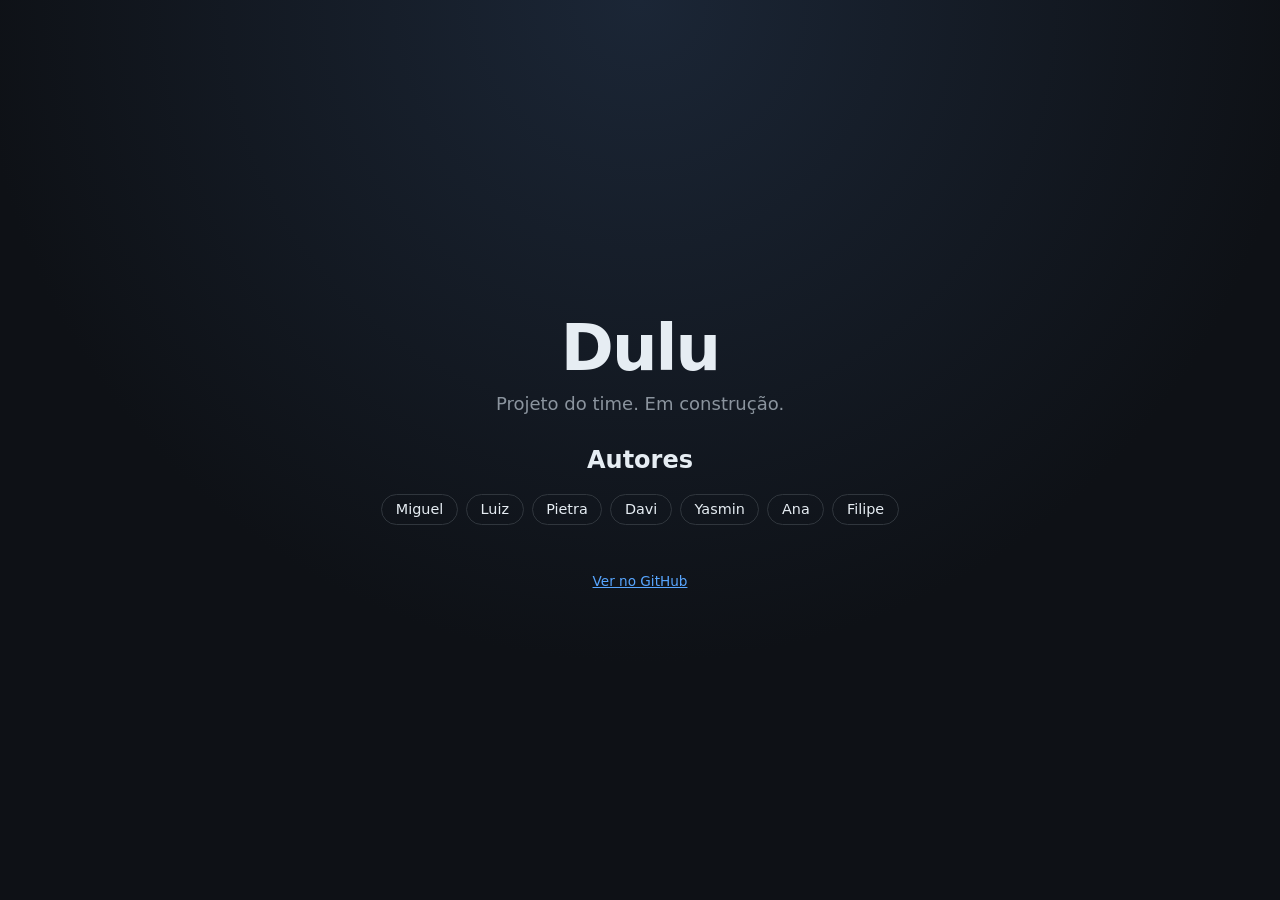
==== index.html @ 1a5dcf0c "Initial commit: site, README com autores e AGENTS.md" ====
<!DOCTYPE html>
<html lang="pt-BR">
<head>
  <meta charset="UTF-8" />
  <meta name="viewport" content="width=device-width, initial-scale=1.0" />
  <title>Dulu</title>
  <style>
    :root {
      color-scheme: light dark;
      --bg: #0e1116;
      --fg: #e6edf3;
      --muted: #8b949e;
      --accent: #58a6ff;
    }
    * { box-sizing: border-box; }
    body {
      margin: 0;
      min-height: 100vh;
      display: grid;
      place-items: center;
      padding: 2rem;
      background: radial-gradient(circle at 50% 0%, #1b2636 0%, var(--bg) 60%);
      color: var(--fg);
      font-family: system-ui, -apple-system, "Segoe UI", Roboto, sans-serif;
    }
    main {
      max-width: 640px;
      text-align: center;
    }
    h1 {
      margin: 0 0 .5rem;
      font-size: clamp(2.5rem, 8vw, 4rem);
      letter-spacing: -.03em;
    }
    p.lead {
      margin: 0 0 2rem;
      color: var(--muted);
      font-size: 1.125rem;
    }
    ul {
      margin: 0;
      padding: 0;
      list-style: none;
      display: flex;
      flex-wrap: wrap;
      gap: .5rem;
      justify-content: center;
    }
    li {
      padding: .4rem .85rem;
      border: 1px solid #30363d;
      border-radius: 999px;
      font-size: .9rem;
    }
    a { color: var(--accent); }
    footer {
      margin-top: 3rem;
      font-size: .85rem;
      color: var(--muted);
    }
  </style>
</head>
<body>
  <main>
    <h1>Dulu</h1>
    <p class="lead">Projeto do time. Em construção.</p>
    <h2>Autores</h2>
    <ul>
      <li>Miguel</li>
      <li>Luiz</li>
      <li>Pietra</li>
      <li>Davi</li>
      <li>Yasmin</li>
      <li>Ana</li>
      <li>Filipe</li>
    </ul>
    <footer>
      <a href="https://github.com/larandreluizinfo/dulu">Ver no GitHub</a>
    </footer>
  </main>
</body>
</html>
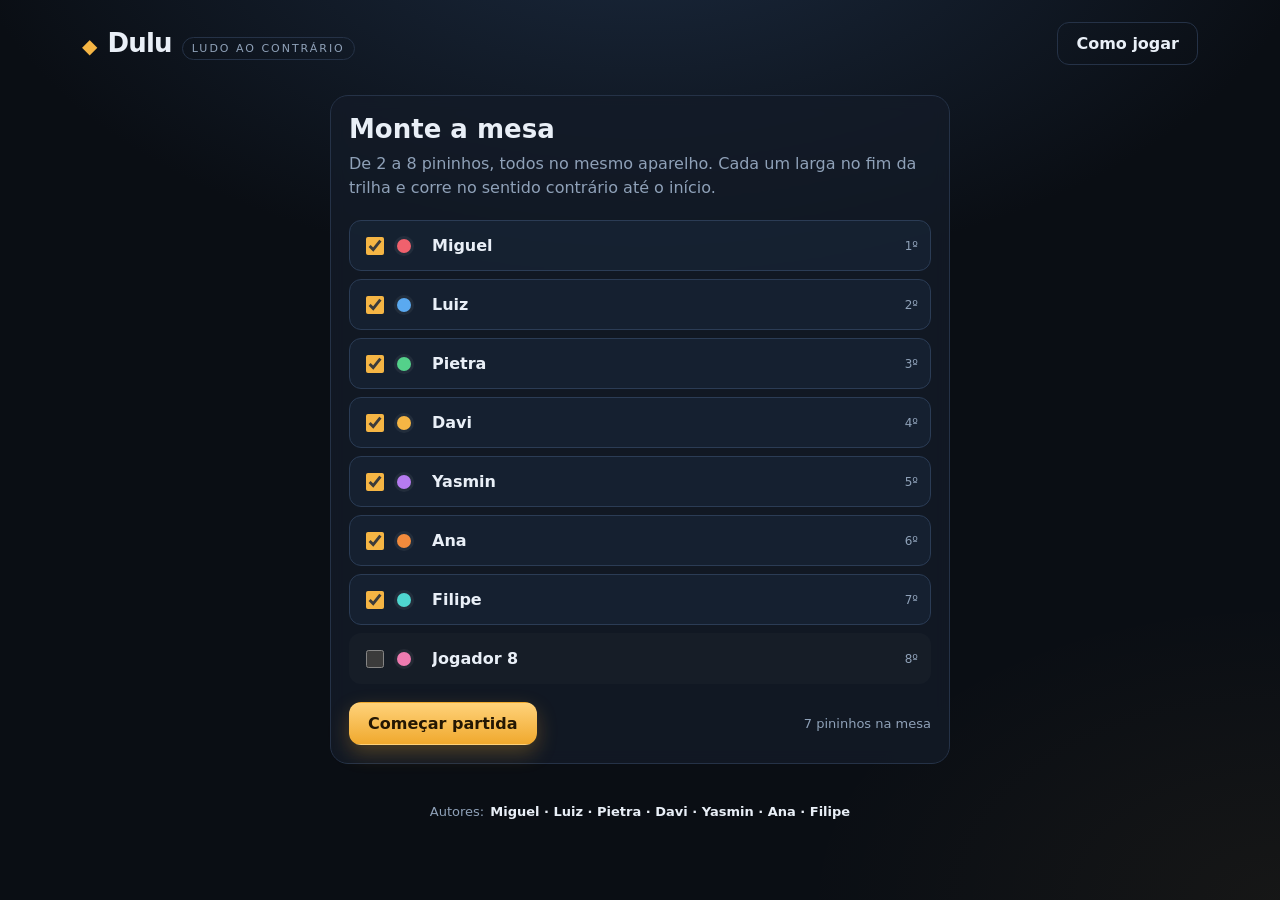
==== commit 1d35e635: "Dulu: jogo de ludo ao contrario com charadas, ate 8 jogadores" ====
--- a/index.html
+++ b/index.html
@@ -3,80 +3,124 @@
 <head>
   <meta charset="UTF-8" />
   <meta name="viewport" content="width=device-width, initial-scale=1.0" />
-  <title>Dulu</title>
-  <style>
-    :root {
-      color-scheme: light dark;
-      --bg: #0e1116;
-      --fg: #e6edf3;
-      --muted: #8b949e;
-      --accent: #58a6ff;
-    }
-    * { box-sizing: border-box; }
-    body {
-      margin: 0;
-      min-height: 100vh;
-      display: grid;
-      place-items: center;
-      padding: 2rem;
-      background: radial-gradient(circle at 50% 0%, #1b2636 0%, var(--bg) 60%);
-      color: var(--fg);
-      font-family: system-ui, -apple-system, "Segoe UI", Roboto, sans-serif;
-    }
-    main {
-      max-width: 640px;
-      text-align: center;
-    }
-    h1 {
-      margin: 0 0 .5rem;
-      font-size: clamp(2.5rem, 8vw, 4rem);
-      letter-spacing: -.03em;
-    }
-    p.lead {
-      margin: 0 0 2rem;
-      color: var(--muted);
-      font-size: 1.125rem;
-    }
-    ul {
-      margin: 0;
-      padding: 0;
-      list-style: none;
-      display: flex;
-      flex-wrap: wrap;
-      gap: .5rem;
-      justify-content: center;
-    }
-    li {
-      padding: .4rem .85rem;
-      border: 1px solid #30363d;
-      border-radius: 999px;
-      font-size: .9rem;
-    }
-    a { color: var(--accent); }
-    footer {
-      margin-top: 3rem;
-      font-size: .85rem;
-      color: var(--muted);
-    }
-  </style>
+  <title>Dulu — ludo ao contrário</title>
+  <meta name="description" content="Dulu é um ludo ao contrário para até 8 jogadores: os pininhos voltam para o início e, ao se cruzarem, disputam charadas." />
+  <meta name="theme-color" content="#0a0e14" />
+  <link rel="icon" href="data:image/svg+xml,<svg xmlns='http://www.w3.org/2000/svg' viewBox='0 0 100 100'><text y='.9em' font-size='90'>◆</text></svg>" />
+  <link rel="stylesheet" href="css/styles.css" />
 </head>
 <body>
-  <main>
-    <h1>Dulu</h1>
-    <p class="lead">Projeto do time. Em construção.</p>
-    <h2>Autores</h2>
-    <ul>
-      <li>Miguel</li>
-      <li>Luiz</li>
-      <li>Pietra</li>
-      <li>Davi</li>
-      <li>Yasmin</li>
-      <li>Ana</li>
-      <li>Filipe</li>
-    </ul>
-    <footer>
-      <a href="https://github.com/larandreluizinfo/dulu">Ver no GitHub</a>
+  <div class="app">
+    <header class="topbar">
+      <a class="brand" href="./" aria-label="Dulu, página inicial">
+        <span class="brand-mark" aria-hidden="true">◆</span>
+        <span class="brand-name">Dulu</span>
+        <span class="brand-tag">ludo ao contrário</span>
+      </a>
+      <nav class="topnav">
+        <button class="btn ghost" id="btn-help" type="button">Como jogar</button>
+      </nav>
+    </header>
+
+    <main>
+      <section class="setup card" id="setup">
+        <h2>Monte a mesa</h2>
+        <p class="muted">De 2 a 8 pininhos, todos no mesmo aparelho. Cada um larga no fim da trilha e corre no sentido contrário até o início.</p>
+        <ul class="setup-list" id="setup-list"></ul>
+        <div class="setup-actions">
+          <button class="btn primary" id="btn-start" type="button">Começar partida</button>
+          <span class="hint" id="setup-hint">7 pininhos na mesa</span>
+        </div>
+      </section>
+
+      <section class="game hidden" id="game">
+        <div class="board-area">
+          <div class="board" id="board">
+            <div class="board-ring" aria-hidden="true"></div>
+            <div class="board-center">
+              <span class="center-title">Dulu</span>
+              <span class="center-sub">sentido contrário</span>
+              <span class="center-arrow" aria-hidden="true">↺</span>
+            </div>
+          </div>
+          <p class="board-note">↺ percurso no sentido contrário · largada na casa 1 · meta na casa 40</p>
+        </div>
+
+        <aside class="side">
+          <div class="card turn">
+            <span class="eyebrow">Vez de</span>
+            <div class="turn-name" id="turn-name">—</div>
+            <p class="turn-hint" id="turn-hint">Role o dado para andar no sentido contrário.</p>
+            <button class="btn primary wide" id="btn-roll" type="button">Rolar dado</button>
+          </div>
+
+          <div class="card dice-card">
+            <div class="dice" id="dice" role="img" aria-label="Dado"></div>
+          </div>
+
+          <div class="card">
+            <h3>Pininhos</h3>
+            <ol class="players" id="players-list"></ol>
+          </div>
+
+          <div class="card log-card">
+            <h3>Diário</h3>
+            <ol class="log" id="log" aria-live="polite"></ol>
+          </div>
+
+          <button class="btn ghost wide" id="btn-new" type="button">Nova partida</button>
+        </aside>
+      </section>
+    </main>
+
+    <footer class="footer">
+      <span>Autores:</span>
+      <strong>Miguel · Luiz · Pietra · Davi · Yasmin · Ana · Filipe</strong>
     </footer>
-  </main>
+  </div>
+
+  <dialog class="modal" id="riddle-dialog">
+    <div class="modal-inner">
+      <div class="modal-head">
+        <span class="riddle-who" id="riddle-who">—</span>
+        <span class="riddle-kind" id="riddle-kind">charada de encontro</span>
+      </div>
+      <p class="riddle-q" id="riddle-q"></p>
+      <div class="timer"><div class="timer-bar" id="timer-bar"></div></div>
+      <div class="options" id="riddle-options"></div>
+      <p class="riddle-feedback" id="riddle-feedback" aria-live="assertive"></p>
+    </div>
+  </dialog>
+
+  <dialog class="modal" id="help-dialog">
+    <div class="modal-inner">
+      <div class="modal-head">
+        <h2>Como jogar</h2>
+        <span class="riddle-kind">dulu</span>
+      </div>
+      <ol class="rules">
+        <li><strong>Ludo ao contrário:</strong> cada pininho começa na casa 1, no fim da trilha, e corre no sentido anti-horário até a meta (casa 40).</li>
+        <li><strong>2 a 8 jogadores</strong> no mesmo aparelho. Role o dado (1 a 6) na sua vez.</li>
+        <li><strong>Encontro:</strong> se um pininho parar na casa de outro — ou passar por cima dele — os dois disputam uma charada.</li>
+        <li><strong>Charada:</strong> quem provocou o encontro responde primeiro, depois o outro. Acertou, passa e fica na casa. Errou, volta 5 casas.</li>
+        <li><strong>Vitória:</strong> quem alcançar ou ultrapassar a casa 40 primeiro vence o Dulu.</li>
+      </ol>
+      <p class="muted">Atalho: barra de espaço rola o dado.</p>
+      <button class="btn primary wide" id="btn-help-close" type="button">Entendi</button>
+    </div>
+  </dialog>
+
+  <dialog class="modal" id="win-dialog">
+    <div class="modal-inner win">
+      <div class="win-trophy" aria-hidden="true">★</div>
+      <span class="eyebrow">chegou na meta</span>
+      <h2 id="win-name">—</h2>
+      <p class="muted" id="win-msg"></p>
+      <button class="btn primary wide" id="btn-win-new" type="button">Jogar de novo</button>
+    </div>
+  </dialog>
+
+  <script src="js/charadas.js"></script>
+  <script src="js/game.js"></script>
 </body>
 </html>
--- a/css/styles.css
+++ b/css/styles.css
@@ -0,0 +1,851 @@
+/* Dulu — ludo ao contrário */
+
+:root {
+  color-scheme: dark;
+  --bg: #0a0e14;
+  --surface: rgba(20, 28, 40, 0.78);
+  --surface-solid: #141c28;
+  --line: #253247;
+  --line-strong: #3a4d69;
+  --text: #e9eff7;
+  --muted: #8fa1b8;
+  --accent: #f5b544;
+  --ok: #54d18a;
+  --danger: #f0616d;
+  --radius: 18px;
+  --shadow: 0 18px 50px rgba(0, 0, 0, 0.45);
+}
+
+* {
+  box-sizing: border-box;
+}
+
+html {
+  -webkit-text-size-adjust: 100%;
+}
+
+body {
+  margin: 0;
+  min-height: 100vh;
+  color: var(--text);
+  font-family: system-ui, -apple-system, "Segoe UI", Roboto, "Helvetica Neue", sans-serif;
+  background:
+    radial-gradient(1100px 620px at 50% -12%, #1b2a3f 0%, rgba(10, 14, 20, 0) 62%),
+    radial-gradient(800px 500px at 100% 100%, rgba(245, 181, 68, 0.05), transparent 60%),
+    var(--bg);
+  background-attachment: fixed;
+}
+
+.hidden {
+  display: none !important;
+}
+
+.app {
+  width: min(1180px, 100%);
+  margin: 0 auto;
+  padding: 22px clamp(14px, 3vw, 32px) 40px;
+}
+
+/* ---------- topo ---------- */
+
+.topbar {
+  display: flex;
+  align-items: center;
+  justify-content: space-between;
+  gap: 16px;
+  margin-bottom: 24px;
+}
+
+.brand {
+  display: inline-flex;
+  align-items: baseline;
+  gap: 10px;
+  color: inherit;
+  text-decoration: none;
+}
+
+.brand-mark {
+  color: var(--accent);
+  font-size: 20px;
+  transform: translateY(1px);
+}
+
+.brand-name {
+  font-size: 26px;
+  font-weight: 800;
+  letter-spacing: -0.03em;
+}
+
+.brand-tag {
+  font-size: 11px;
+  text-transform: uppercase;
+  letter-spacing: 0.18em;
+  color: var(--muted);
+  padding: 4px 9px;
+  border: 1px solid var(--line);
+  border-radius: 999px;
+}
+
+/* ---------- botões ---------- */
+
+.btn {
+  font: inherit;
+  font-weight: 600;
+  border-radius: 12px;
+  border: 1px solid transparent;
+  padding: 11px 18px;
+  cursor: pointer;
+  transition: transform 0.12s ease, background 0.15s ease, border-color 0.15s ease, opacity 0.15s ease;
+}
+
+.btn:active:not(:disabled) {
+  transform: translateY(1px);
+}
+
+.btn:disabled {
+  opacity: 0.45;
+  cursor: not-allowed;
+}
+
+.btn.primary {
+  background: linear-gradient(180deg, #ffd27a, #f0a92e);
+  color: #241703;
+  box-shadow: 0 8px 20px rgba(240, 169, 46, 0.28);
+}
+
+.btn.primary:hover:not(:disabled) {
+  background: linear-gradient(180deg, #ffdd95, #f5b544);
+}
+
+.btn.ghost {
+  background: transparent;
+  border-color: var(--line);
+  color: var(--text);
+}
+
+.btn.ghost:hover:not(:disabled) {
+  border-color: var(--line-strong);
+  background: rgba(255, 255, 255, 0.03);
+}
+
+.btn.wide {
+  width: 100%;
+}
+
+:focus-visible {
+  outline: 2px solid var(--accent);
+  outline-offset: 2px;
+}
+
+/* ---------- cartões ---------- */
+
+.card {
+  background: var(--surface);
+  border: 1px solid var(--line);
+  border-radius: var(--radius);
+  padding: 18px;
+  backdrop-filter: blur(8px);
+}
+
+.card h3 {
+  margin: 0 0 12px;
+  font-size: 12px;
+  text-transform: uppercase;
+  letter-spacing: 0.16em;
+  color: var(--muted);
+}
+
+.muted {
+  color: var(--muted);
+}
+
+/* ---------- configuração ---------- */
+
+.setup {
+  width: min(620px, 100%);
+  margin: 30px auto 0;
+}
+
+.setup h2 {
+  margin: 0 0 8px;
+  font-size: clamp(22px, 4vw, 26px);
+}
+
+.setup > .muted {
+  margin: 0 0 20px;
+  line-height: 1.5;
+}
+
+.setup-list {
+  list-style: none;
+  margin: 0 0 18px;
+  padding: 0;
+  display: grid;
+  gap: 8px;
+}
+
+.setup-row {
+  display: grid;
+  grid-template-columns: auto minmax(0, 1fr) auto;
+  align-items: center;
+  gap: 12px;
+  padding: 8px 12px;
+  border-radius: 12px;
+  border: 1px solid transparent;
+  background: rgba(255, 255, 255, 0.02);
+  transition: border-color 0.15s ease, background 0.15s ease;
+}
+
+.setup-row:has(input[type="checkbox"]:checked) {
+  border-color: #2b3c55;
+  background: rgba(90, 169, 240, 0.06);
+}
+
+.check {
+  display: inline-flex;
+  align-items: center;
+  gap: 10px;
+  cursor: pointer;
+}
+
+.check input {
+  width: 18px;
+  height: 18px;
+  accent-color: var(--accent);
+  cursor: pointer;
+}
+
+.swatch {
+  width: 14px;
+  height: 14px;
+  border-radius: 50%;
+  background: var(--c);
+  box-shadow: 0 0 0 3px rgba(255, 255, 255, 0.06);
+}
+
+.name-input {
+  width: 100%;
+  padding: 6px 8px;
+  border: 1px solid transparent;
+  border-radius: 8px;
+  background: transparent;
+  color: var(--text);
+  font: inherit;
+  font-weight: 600;
+}
+
+.name-input:focus {
+  outline: none;
+  border-color: var(--line-strong);
+  background: rgba(0, 0, 0, 0.25);
+}
+
+.pos-num {
+  font-size: 12px;
+  color: var(--muted);
+}
+
+.setup-actions {
+  display: flex;
+  align-items: center;
+  justify-content: space-between;
+  gap: 12px;
+  flex-wrap: wrap;
+}
+
+.hint {
+  font-size: 13px;
+  color: var(--muted);
+}
+
+/* ---------- mesa ---------- */
+
+.game {
+  display: grid;
+  grid-template-columns: minmax(0, 1fr) 330px;
+  gap: 22px;
+  align-items: start;
+}
+
+.board-area {
+  display: flex;
+  flex-direction: column;
+  align-items: center;
+  gap: 12px;
+}
+
+.board {
+  position: relative;
+  width: 100%;
+  max-width: 660px;
+  aspect-ratio: 1 / 1;
+  container-type: size;
+}
+
+.board-ring {
+  position: absolute;
+  inset: 2.5%;
+  border-radius: 50%;
+  border: 1px dashed rgba(255, 255, 255, 0.09);
+  box-shadow: inset 0 0 90px rgba(0, 0, 0, 0.45);
+}
+
+.board-ring::after {
+  content: "";
+  position: absolute;
+  inset: 12%;
+  border-radius: 50%;
+  border: 1px solid rgba(255, 255, 255, 0.04);
+}
+
+.board-center {
+  position: absolute;
+  left: 50%;
+  top: 50%;
+  transform: translate(-50%, -50%);
+  width: 34%;
+  aspect-ratio: 1 / 1;
+  border-radius: 50%;
+  display: flex;
+  flex-direction: column;
+  align-items: center;
+  justify-content: center;
+  gap: 2px;
+  text-align: center;
+  background: radial-gradient(circle at 50% 32%, rgba(245, 181, 68, 0.18), rgba(20, 28, 40, 0.92) 70%);
+  border: 1px solid var(--line);
+  box-shadow: inset 0 0 40px rgba(0, 0, 0, 0.55), 0 0 70px rgba(245, 181, 68, 0.07);
+  z-index: 1;
+}
+
+.center-title {
+  font-size: clamp(20px, 5.4cqw, 40px);
+  font-weight: 800;
+  letter-spacing: -0.03em;
+  line-height: 1;
+}
+
+.center-sub {
+  font-size: clamp(7px, 1.55cqw, 11px);
+  text-transform: uppercase;
+  letter-spacing: 0.2em;
+  color: var(--muted);
+}
+
+.center-arrow {
+  font-size: clamp(13px, 2.8cqw, 22px);
+  line-height: 1;
+  color: var(--accent);
+}
+
+.cell {
+  position: absolute;
+  width: 6.4%;
+  height: 6.4%;
+  transform: translate(-50%, -50%);
+  display: grid;
+  place-items: center;
+  border-radius: 50%;
+  border: 1px solid rgba(255, 255, 255, 0.07);
+  background: rgba(255, 255, 255, 0.035);
+  color: var(--muted);
+  font-size: clamp(7px, 1.95cqw, 13px);
+  font-weight: 600;
+  font-variant-numeric: tabular-nums;
+  user-select: none;
+}
+
+.cell.is-start {
+  border-color: rgba(84, 209, 138, 0.55);
+  background: rgba(84, 209, 138, 0.08);
+  color: var(--ok);
+}
+
+.cell.is-goal {
+  border-color: transparent;
+  background: linear-gradient(180deg, #ffd27a, #e59a1f);
+  color: #2a1a02;
+  font-size: clamp(9px, 2.6cqw, 16px);
+  box-shadow: 0 0 0 4px rgba(245, 181, 68, 0.12), 0 0 26px rgba(245, 181, 68, 0.35);
+}
+
+.pin {
+  position: absolute;
+  width: 3%;
+  height: 3%;
+  transform: translate(-50%, -50%);
+  display: grid;
+  place-items: center;
+  border-radius: 50%;
+  border: 1px solid rgba(0, 0, 0, 0.5);
+  background: var(--c);
+  color: #0a0e14;
+  font-size: clamp(6px, 1.2cqw, 10px);
+  font-weight: 800;
+  line-height: 1;
+  box-shadow: 0 0 0 1.5px rgba(255, 255, 255, 0.22), 0 3px 8px rgba(0, 0, 0, 0.5);
+  transition: left 0.16s ease, top 0.16s ease;
+  z-index: 3;
+}
+
+.pin.is-current {
+  box-shadow: 0 0 0 3px rgba(255, 255, 255, 0.7), 0 3px 12px rgba(0, 0, 0, 0.55);
+  z-index: 12;
+}
+
+.pin.is-compact {
+  width: 2.5%;
+  height: 2.5%;
+  font-size: clamp(5px, 1cqw, 8px);
+}
+
+.board-note {
+  margin: 0;
+  font-size: 12px;
+  color: var(--muted);
+  text-align: center;
+}
+
+/* ---------- painel lateral ---------- */
+
+.side {
+  display: flex;
+  flex-direction: column;
+  gap: 14px;
+}
+
+.turn {
+  background: linear-gradient(180deg, rgba(245, 181, 68, 0.09), var(--surface));
+  border-color: rgba(245, 181, 68, 0.22);
+}
+
+.eyebrow {
+  font-size: 11px;
+  text-transform: uppercase;
+  letter-spacing: 0.2em;
+  color: var(--muted);
+}
+
+.turn-name {
+  margin: 6px 0 2px;
+  font-size: clamp(22px, 3vw, 27px);
+  font-weight: 800;
+  letter-spacing: -0.02em;
+  color: var(--c, var(--text));
+}
+
+.turn-hint {
+  margin: 0 0 14px;
+  min-height: 36px;
+  font-size: 13px;
+  line-height: 1.4;
+  color: var(--muted);
+}
+
+.dice-card {
+  display: grid;
+  place-items: center;
+  padding: 14px;
+}
+
+.dice {
+  position: relative;
+  display: grid;
+  grid-template-columns: repeat(3, 1fr);
+  grid-template-rows: repeat(3, 1fr);
+  gap: 5px;
+  width: 82px;
+  height: 82px;
+  padding: 11px;
+  border-radius: 18px;
+  background: linear-gradient(180deg, #f8fbff, #dbe4f0);
+  box-shadow: 0 12px 26px rgba(0, 0, 0, 0.5), inset 0 -4px 10px rgba(0, 0, 0, 0.12);
+  transition: transform 0.15s ease;
+}
+
+.dice.rolling {
+  animation: dice-shake 0.32s ease-in-out infinite;
+}
+
+@keyframes dice-shake {
+  0%, 100% { transform: rotate(-5deg); }
+  50% { transform: rotate(5deg); }
+}
+
+.pip {
+  border-radius: 50%;
+  background: transparent;
+  transition: background 0.06s linear;
+}
+
+.pip.on {
+  background: #16202e;
+}
+
+.dice-mark {
+  position: absolute;
+  inset: 0;
+  display: grid;
+  place-items: center;
+  color: #8fa1b8;
+  font-size: 26px;
+  font-weight: 800;
+}
+
+.players {
+  list-style: none;
+  margin: 0;
+  padding: 0;
+  display: grid;
+  gap: 5px;
+  max-height: 360px;
+  overflow: auto;
+}
+
+.player {
+  display: grid;
+  grid-template-columns: auto minmax(0, 1fr) auto;
+  align-items: center;
+  gap: 10px;
+  padding: 7px 10px;
+  border-radius: 10px;
+  border: 1px solid transparent;
+  font-size: 14px;
+}
+
+.player.is-turn {
+  border-color: rgba(245, 181, 68, 0.32);
+  background: rgba(245, 181, 68, 0.1);
+}
+
+.chip {
+  display: grid;
+  place-items: center;
+  width: 24px;
+  height: 24px;
+  border-radius: 50%;
+  background: var(--c);
+  color: #0a0e14;
+  font-size: 12px;
+  font-weight: 800;
+}
+
+.pname {
+  overflow: hidden;
+  text-overflow: ellipsis;
+  white-space: nowrap;
+}
+
+.ppos {
+  font-size: 12px;
+  color: var(--muted);
+  font-variant-numeric: tabular-nums;
+}
+
+.log {
+  list-style: none;
+  margin: 0;
+  padding: 0;
+  display: flex;
+  flex-direction: column;
+  gap: 6px;
+  max-height: 210px;
+  overflow: auto;
+  font-size: 13px;
+  line-height: 1.4;
+  color: #b9c8da;
+}
+
+.log li {
+  display: flex;
+  align-items: flex-start;
+  gap: 8px;
+}
+
+.log-dot {
+  flex: none;
+  width: 8px;
+  height: 8px;
+  margin-top: 5px;
+  border-radius: 50%;
+  background: var(--c);
+}
+
+.log li.evento {
+  color: var(--accent);
+}
+
+.log li.sistema {
+  color: var(--muted);
+}
+
+/* ---------- rodapé ---------- */
+
+.footer {
+  display: flex;
+  flex-wrap: wrap;
+  justify-content: center;
+  gap: 6px;
+  margin-top: 40px;
+  font-size: 13px;
+  color: var(--muted);
+}
+
+.footer strong {
+  color: var(--text);
+  font-weight: 600;
+}
+
+/* ---------- janelas ---------- */
+
+dialog.modal {
+  width: min(560px, 92vw);
+  max-width: none;
+  padding: 0;
+  border: none;
+  background: transparent;
+  color: var(--text);
+}
+
+dialog.modal::backdrop {
+  background: rgba(4, 7, 11, 0.74);
+  backdrop-filter: blur(4px);
+}
+
+.modal-inner {
+  padding: clamp(20px, 4vw, 28px);
+  border: 1px solid var(--line);
+  border-radius: 22px;
+  background: linear-gradient(180deg, #16202e, #101722);
+  box-shadow: var(--shadow);
+}
+
+.modal-head {
+  display: flex;
+  flex-wrap: wrap;
+  align-items: center;
+  justify-content: space-between;
+  gap: 12px;
+  margin-bottom: 16px;
+}
+
+.modal-head h2 {
+  margin: 0;
+  font-size: 22px;
+}
+
+.riddle-who {
+  padding: 6px 13px;
+  border-radius: 999px;
+  border: 1px solid currentColor;
+  background: color-mix(in srgb, var(--c, var(--accent)) 15%, transparent);
+  color: var(--c, var(--accent));
+  font-size: 14px;
+  font-weight: 800;
+}
+
+.riddle-kind {
+  font-size: 11px;
+  text-transform: uppercase;
+  letter-spacing: 0.18em;
+  color: var(--muted);
+}
+
+.riddle-q {
+  margin: 0 0 18px;
+  font-size: clamp(18px, 2.6vw, 22px);
+  font-weight: 700;
+  line-height: 1.4;
+}
+
+.timer {
+  height: 6px;
+  margin-bottom: 18px;
+  border-radius: 999px;
+  background: rgba(255, 255, 255, 0.08);
+  overflow: hidden;
+}
+
+.timer-bar {
+  width: 100%;
+  height: 100%;
+  border-radius: inherit;
+  background: linear-gradient(90deg, var(--ok), var(--accent), var(--danger));
+}
+
+.options {
+  display: grid;
+  gap: 10px;
+}
+
+.option {
+  display: flex;
+  align-items: center;
+  gap: 12px;
+  width: 100%;
+  padding: 13px 16px;
+  border: 1px solid var(--line);
+  border-radius: 14px;
+  background: rgba(255, 255, 255, 0.025);
+  color: var(--text);
+  font: inherit;
+  text-align: left;
+  cursor: pointer;
+  transition: border-color 0.15s ease, background 0.15s ease, transform 0.1s ease;
+}
+
+.option:hover:not(:disabled) {
+  border-color: #465f80;
+  background: rgba(255, 255, 255, 0.05);
+}
+
+.option:active:not(:disabled) {
+  transform: translateY(1px);
+}
+
+.option:disabled {
+  cursor: default;
+}
+
+.option .key {
+  flex: none;
+  display: grid;
+  place-items: center;
+  width: 26px;
+  height: 26px;
+  border-radius: 8px;
+  background: rgba(255, 255, 255, 0.07);
+  color: var(--muted);
+  font-size: 12px;
+  font-weight: 700;
+}
+
+.option.correct {
+  border-color: var(--ok);
+  background: rgba(84, 209, 138, 0.14);
+}
+
+.option.correct .key {
+  background: var(--ok);
+  color: #04140b;
+}
+
+.option.wrong {
+  border-color: var(--danger);
+  background: rgba(240, 97, 109, 0.12);
+}
+
+.option.wrong .key {
+  background: var(--danger);
+  color: #1c0306;
+}
+
+.riddle-feedback {
+  min-height: 20px;
+  margin: 16px 0 0;
+  font-size: 14px;
+  font-weight: 600;
+}
+
+.riddle-feedback.ok {
+  color: var(--ok);
+}
+
+.riddle-feedback.err {
+  color: var(--danger);
+}
+
+.rules {
+  display: grid;
+  gap: 10px;
+  margin: 0 0 16px;
+  padding-left: 22px;
+  font-size: 14px;
+  line-height: 1.5;
+  color: #c6d3e3;
+}
+
+.rules strong {
+  color: var(--text);
+}
+
+.win {
+  text-align: center;
+}
+
+.win-trophy {
+  margin-bottom: 8px;
+  font-size: 44px;
+  line-height: 1;
+  color: var(--accent);
+  text-shadow: 0 0 26px rgba(245, 181, 68, 0.5);
+}
+
+.win h2 {
+  margin: 4px 0 6px;
+  font-size: clamp(26px, 5vw, 34px);
+  color: var(--accent);
+}
+
+.win .muted {
+  margin: 0 0 20px;
+  font-size: 14px;
+  line-height: 1.5;
+}
+
+/* ---------- responsivo ---------- */
+
+@media (max-width: 980px) {
+  .game {
+    grid-template-columns: 1fr;
+  }
+
+  .side {
+    display: grid;
+    grid-template-columns: repeat(2, minmax(0, 1fr));
+    align-items: start;
+  }
+
+  .side .turn,
+  .side .log-card,
+  .side > .btn {
+    grid-column: 1 / -1;
+  }
+
+  .dice-card {
+    min-height: 100%;
+  }
+}
+
+@media (max-width: 600px) {
+  .side {
+    grid-template-columns: 1fr;
+  }
+
+  .brand-tag {
+    display: none;
+  }
+
+  .board {
+    max-width: 100%;
+  }
+
+  .board-note {
+    font-size: 11px;
+  }
+
+  .players {
+    max-height: 220px;
+  }
+}
+
+@media (prefers-reduced-motion: reduce) {
+  *,
+  *::before,
+  *::after {
+    animation-duration: 0.001ms !important;
+    animation-iteration-count: 1 !important;
+    transition-duration: 0.001ms !important;
+  }
+}
+
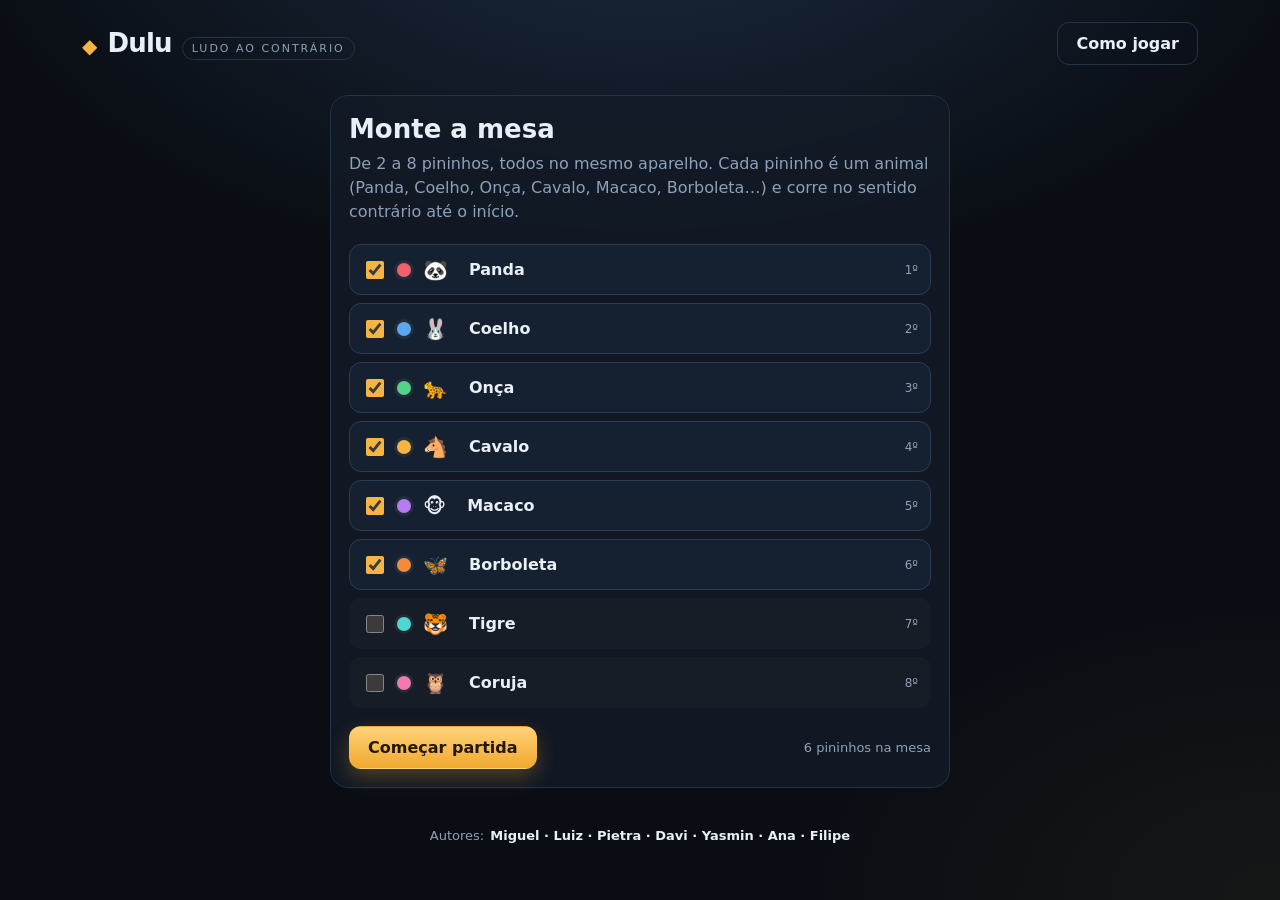
==== commit 2cec22fe: "Jogadores viram animais (panda, coelho, onça, cavalo, macaco, borboleta)" ====
--- a/index.html
+++ b/index.html
@@ -25,11 +25,11 @@
     <main>
       <section class="setup card" id="setup">
         <h2>Monte a mesa</h2>
-        <p class="muted">De 2 a 8 pininhos, todos no mesmo aparelho. Cada um larga no fim da trilha e corre no sentido contrário até o início.</p>
+        <p class="muted">De 2 a 8 pininhos, todos no mesmo aparelho. Cada pininho é um animal (Panda, Coelho, Onça, Cavalo, Macaco, Borboleta…) e corre no sentido contrário até o início.</p>
         <ul class="setup-list" id="setup-list"></ul>
         <div class="setup-actions">
           <button class="btn primary" id="btn-start" type="button">Começar partida</button>
-          <span class="hint" id="setup-hint">7 pininhos na mesa</span>
+          <span class="hint" id="setup-hint">6 pininhos na mesa</span>
         </div>
       </section>
 
--- a/css/styles.css
+++ b/css/styles.css
@@ -186,7 +186,7 @@
 
 .setup-row {
   display: grid;
-  grid-template-columns: auto minmax(0, 1fr) auto;
+  grid-template-columns: auto auto minmax(0, 1fr) auto;
   align-items: center;
   gap: 12px;
   padding: 8px 12px;
@@ -221,6 +221,11 @@
   border-radius: 50%;
   background: var(--c);
   box-shadow: 0 0 0 3px rgba(255, 255, 255, 0.06);
+}
+
+.setup-emoji {
+  font-size: 20px;
+  line-height: 1;
 }
 
 .name-input {
@@ -380,7 +385,7 @@
   border: 1px solid rgba(0, 0, 0, 0.5);
   background: var(--c);
   color: #0a0e14;
-  font-size: clamp(6px, 1.2cqw, 10px);
+  font-size: clamp(7px, 1.7cqw, 14px);
   font-weight: 800;
   line-height: 1;
   box-shadow: 0 0 0 1.5px rgba(255, 255, 255, 0.22), 0 3px 8px rgba(0, 0, 0, 0.5);
@@ -396,7 +401,7 @@
 .pin.is-compact {
   width: 2.5%;
   height: 2.5%;
-  font-size: clamp(5px, 1cqw, 8px);
+  font-size: clamp(6px, 1.4cqw, 11px);
 }
 
 .board-note {
@@ -526,7 +531,7 @@
   border-radius: 50%;
   background: var(--c);
   color: #0a0e14;
-  font-size: 12px;
+  font-size: 14px;
   font-weight: 800;
 }
 
